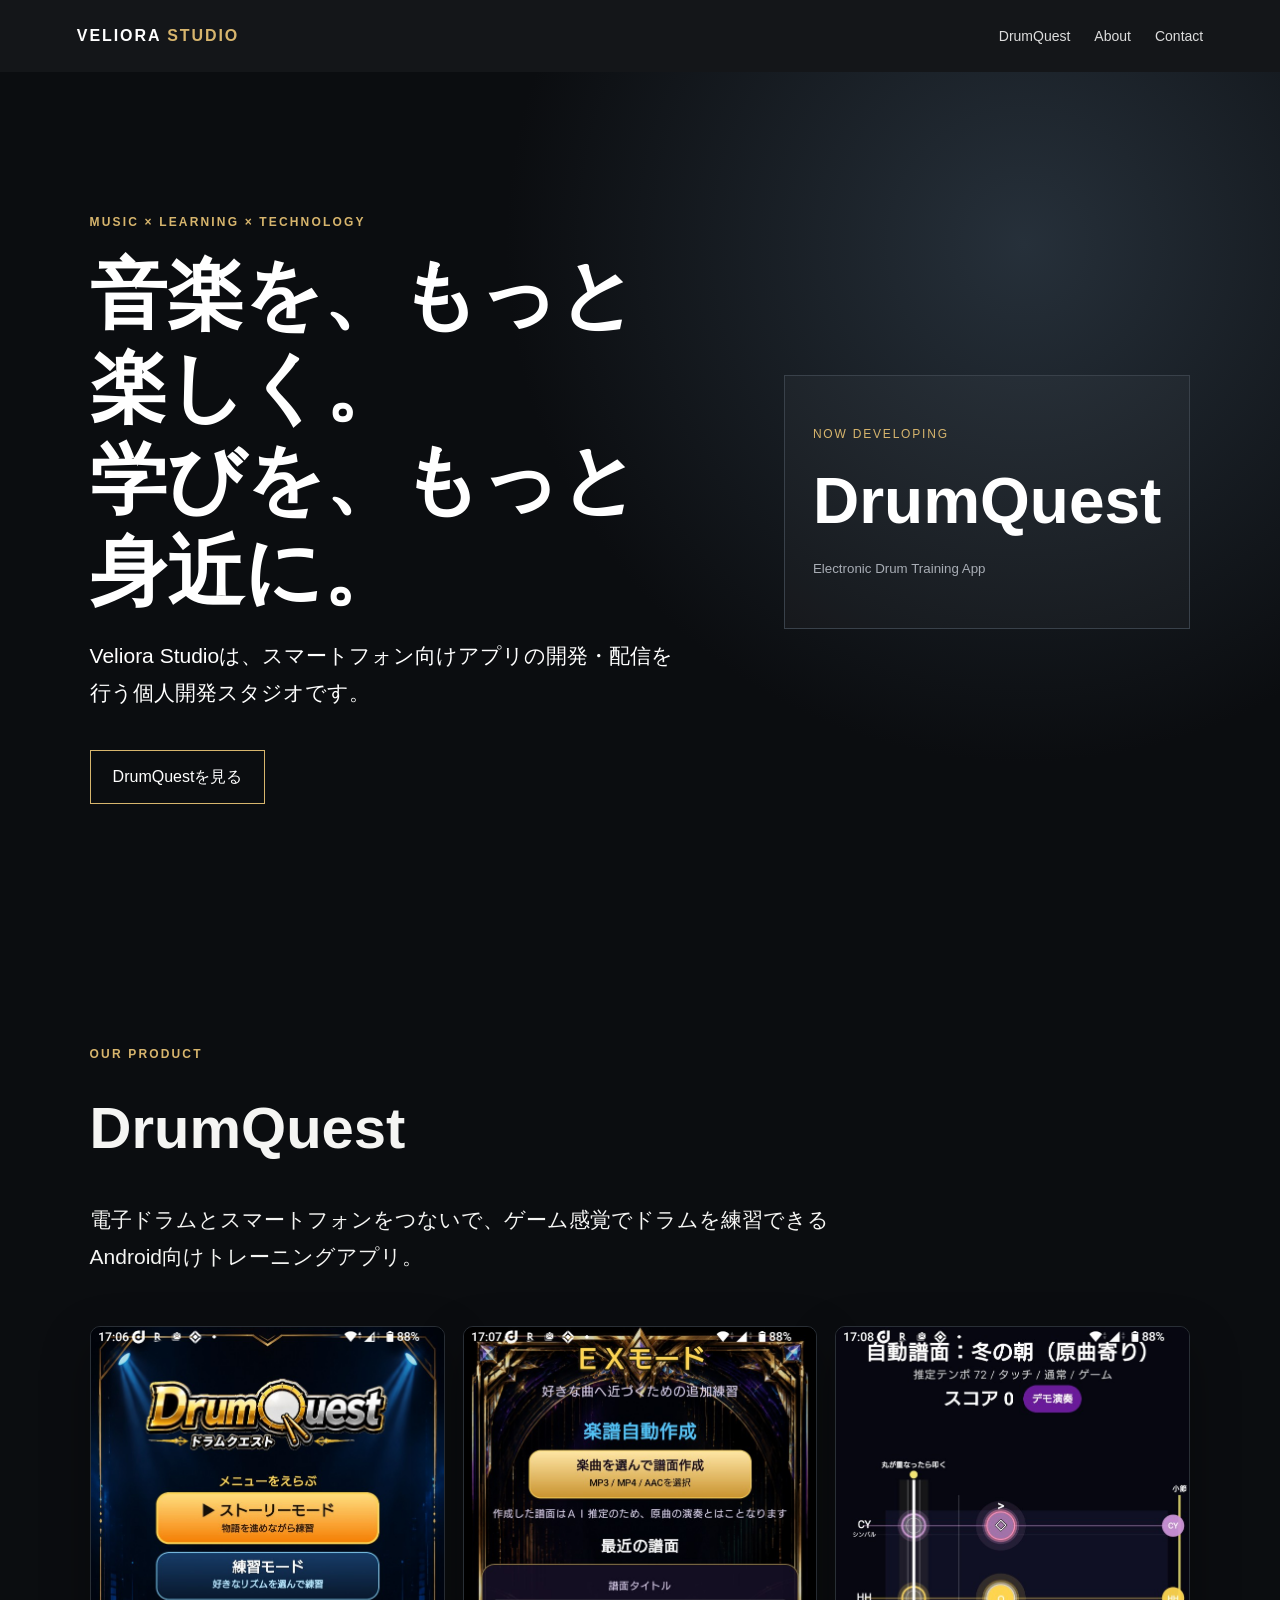
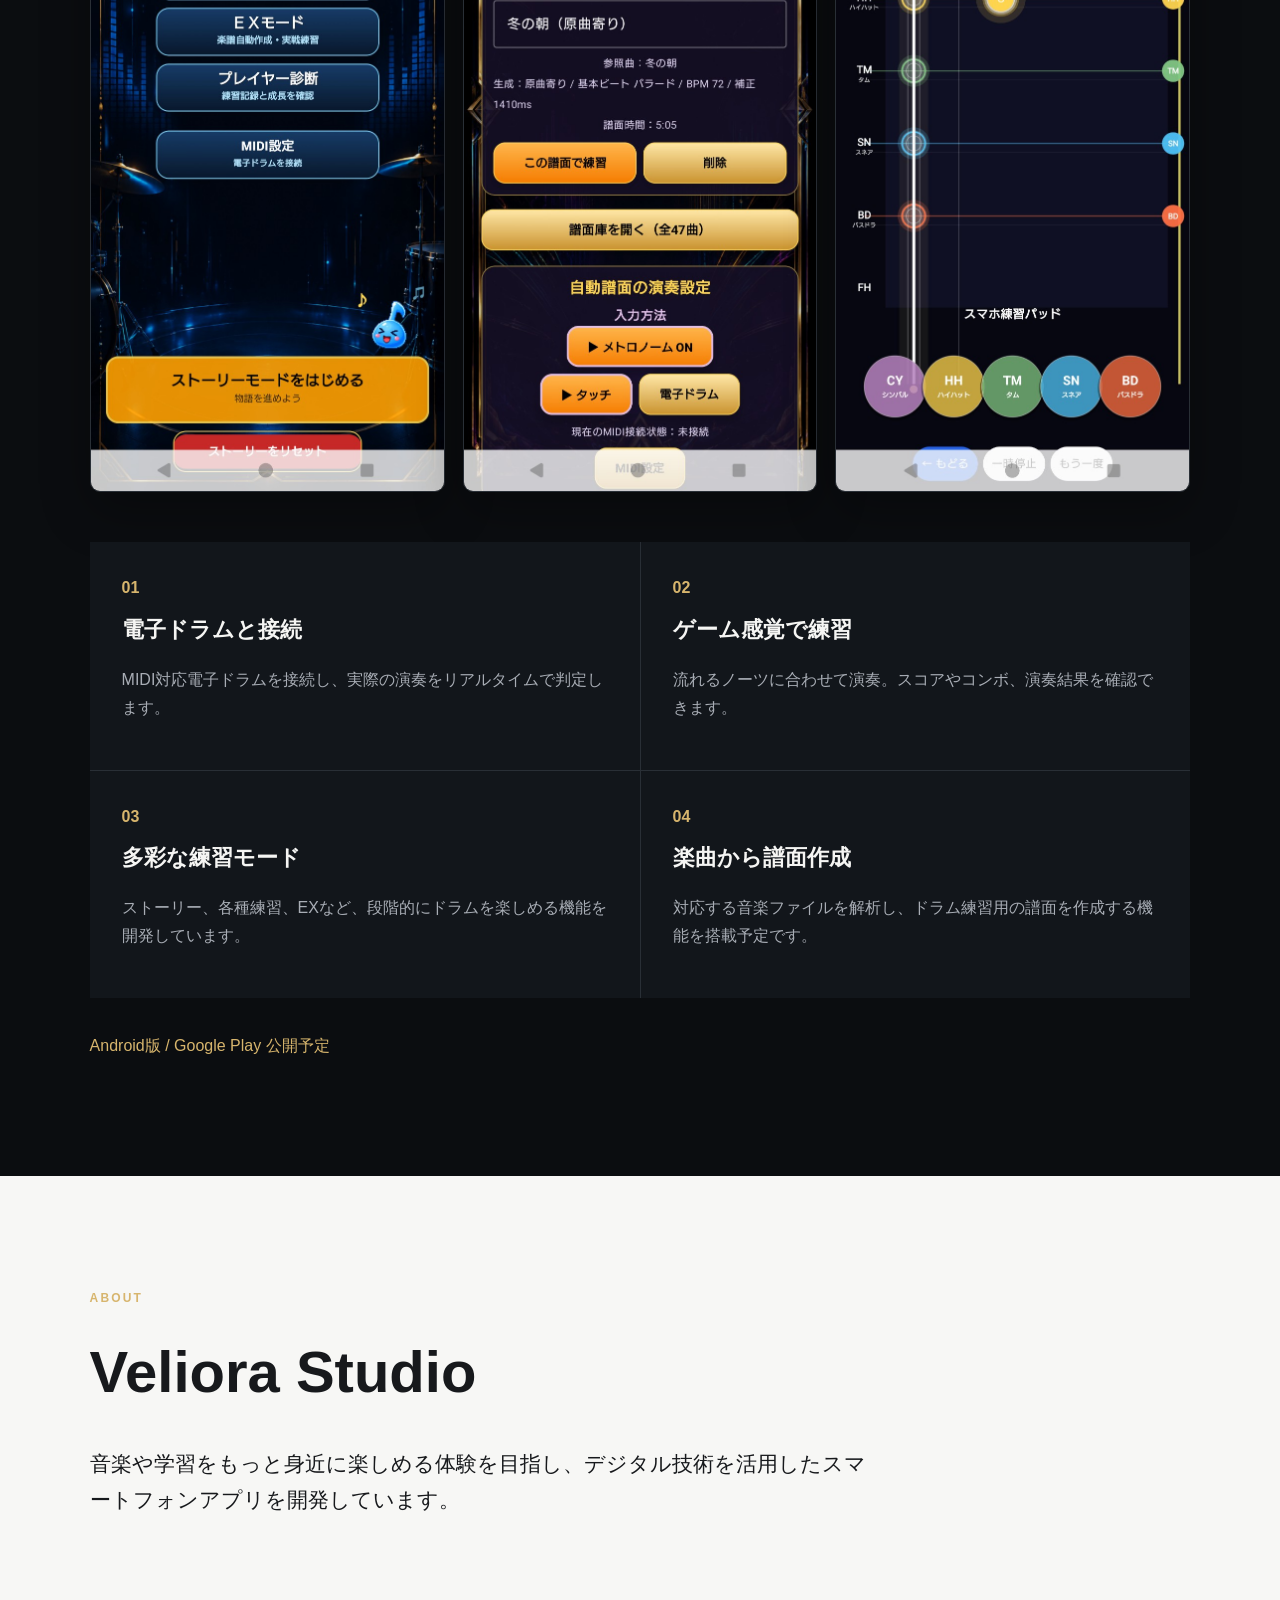
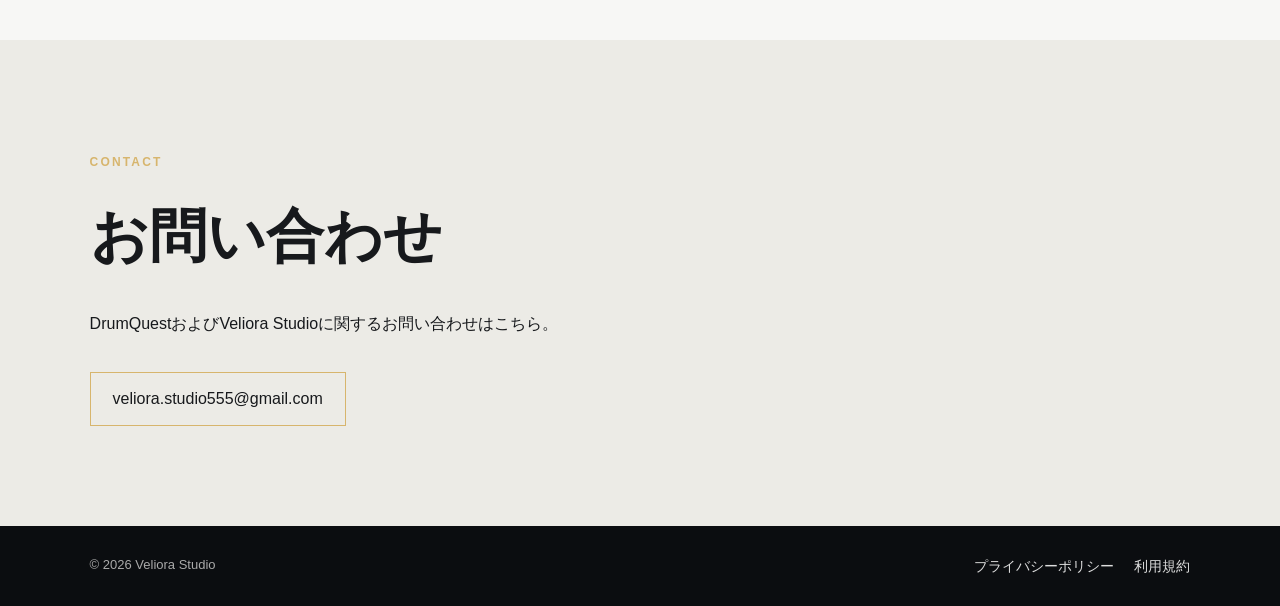
==== index.html @ ac67e7cc "Veliora Studio website" ====
<!doctype html>
<html lang="ja"><head><meta charset="utf-8"><meta name="viewport" content="width=device-width,initial-scale=1"><meta name="description" content="Veliora Studio公式サイト。Android向け電子ドラム練習アプリ DrumQuest を開発しています。"><title>Veliora Studio | DrumQuest</title><link rel="stylesheet" href="style.css"></head>
<body><header><a class="brand" href="#top">VELIORA <span>STUDIO</span></a><nav><a href="#drumquest">DrumQuest</a><a href="#about">About</a><a href="#contact">Contact</a></nav></header>
<main id="top"><section class="hero"><div><p class="eyebrow">MUSIC × LEARNING × TECHNOLOGY</p><h1>音楽を、もっと楽しく。<br>学びを、もっと身近に。</h1><p class="lead">Veliora Studioは、スマートフォン向けアプリの開発・配信を行う個人開発スタジオです。</p><a class="button" href="#drumquest">DrumQuestを見る</a></div><div class="hero-card"><span>NOW DEVELOPING</span><strong>DrumQuest</strong><small>Electronic Drum Training App</small></div></section>
<section id="drumquest" class="section dark"><p class="eyebrow">OUR PRODUCT</p><h2>DrumQuest</h2><p class="intro">電子ドラムとスマートフォンをつないで、ゲーム感覚でドラムを練習できるAndroid向けトレーニングアプリ。</p><div class="screens"><img src="assets/drumquest-home.png" alt="DrumQuest メイン画面"><img src="assets/drumquest-ex.png" alt="DrumQuest EXモード"><img src="assets/drumquest-play.png" alt="DrumQuest 演奏画面"></div><div class="features"><article><b>01</b><h3>電子ドラムと接続</h3><p>MIDI対応電子ドラムを接続し、実際の演奏をリアルタイムで判定します。</p></article><article><b>02</b><h3>ゲーム感覚で練習</h3><p>流れるノーツに合わせて演奏。スコアやコンボ、演奏結果を確認できます。</p></article><article><b>03</b><h3>多彩な練習モード</h3><p>ストーリー、各種練習、EXなど、段階的にドラムを楽しめる機能を開発しています。</p></article><article><b>04</b><h3>楽曲から譜面作成</h3><p>対応する音楽ファイルを解析し、ドラム練習用の譜面を作成する機能を搭載予定です。</p></article></div><p class="status">Android版 / Google Play 公開予定</p></section>
<section id="about" class="section"><p class="eyebrow">ABOUT</p><h2>Veliora Studio</h2><p class="intro">音楽や学習をもっと身近に楽しめる体験を目指し、デジタル技術を活用したスマートフォンアプリを開発しています。</p></section>
<section id="contact" class="section contact"><p class="eyebrow">CONTACT</p><h2>お問い合わせ</h2><p>DrumQuestおよびVeliora Studioに関するお問い合わせはこちら。</p><a class="button" href="mailto:veliora.studio555@gmail.com">veliora.studio555@gmail.com</a></section>
</main><footer><div>© 2026 Veliora Studio</div><div><a href="privacy.html">プライバシーポリシー</a><a href="terms.html">利用規約</a></div></footer></body></html>
---- style.css ----
:root{--bg:#0b0d10;--panel:#12161b;--text:#f5f5f3;--muted:#a8adb5;--gold:#d7b56d;--line:#292f36}*{box-sizing:border-box}html{scroll-behavior:smooth}body{margin:0;font-family:-apple-system,BlinkMacSystemFont,"Segoe UI","Noto Sans JP",sans-serif;background:#f7f7f5;color:#17191c;line-height:1.75}header{height:72px;display:flex;align-items:center;justify-content:space-between;padding:0 max(6vw,24px);background:rgba(11,13,16,.96);position:sticky;top:0;z-index:5}.brand{font-weight:800;letter-spacing:.12em;color:white;text-decoration:none}.brand span{color:var(--gold)}nav{display:flex;gap:24px}nav a,footer a{color:#ddd;text-decoration:none;font-size:14px}.hero{min-height:78vh;background:radial-gradient(circle at 80% 20%,#26303a 0,#0b0d10 42%);color:white;display:grid;grid-template-columns:1.25fr .75fr;align-items:center;gap:8vw;padding:10vw max(7vw,28px)}h1{font-size:clamp(40px,6vw,78px);line-height:1.2;margin:.2em 0}.lead,.intro{font-size:clamp(17px,2vw,21px);max-width:780px}.eyebrow{color:var(--gold);font-weight:800;letter-spacing:.18em;font-size:12px}.button{display:inline-block;margin-top:18px;padding:12px 22px;border:1px solid var(--gold);color:inherit;text-decoration:none}.hero-card{border:1px solid #39414a;padding:48px 28px;display:flex;flex-direction:column;background:rgba(255,255,255,.03)}.hero-card span{color:var(--gold);font-size:12px;letter-spacing:.15em}.hero-card strong{font-size:clamp(34px,5vw,64px)}.hero-card small{color:var(--muted)}.section{padding:100px max(7vw,28px)}.section h2{font-size:clamp(34px,5vw,58px);margin:.1em 0 .4em}.dark{background:var(--bg);color:var(--text)}.screens{display:grid;grid-template-columns:repeat(3,1fr);gap:18px;margin:50px 0}.screens img{width:100%;border:1px solid var(--line);border-radius:10px;box-shadow:0 18px 50px rgba(0,0,0,.3)}.features{display:grid;grid-template-columns:repeat(2,1fr);gap:1px;background:var(--line);margin-top:50px}.features article{background:var(--panel);padding:32px}.features b{color:var(--gold)}.features h3{font-size:22px;margin:.4em 0}.features p{color:var(--muted)}.status{margin-top:34px;color:var(--gold)}.contact{background:#ecebe6}.contact .button{color:#17191c}footer{background:var(--bg);color:#aaa;display:flex;justify-content:space-between;gap:20px;padding:28px max(7vw,28px);font-size:13px}footer div:last-child{display:flex;gap:20px}@media(max-width:760px){header{height:64px}nav{display:none}.hero{grid-template-columns:1fr;min-height:auto;padding-top:90px;padding-bottom:80px}.hero-card{padding:32px 22px}.screens{grid-template-columns:1fr;max-width:460px;margin-left:auto;margin-right:auto}.features{grid-template-columns:1fr}.section{padding-top:72px;padding-bottom:72px}footer{flex-direction:column}}
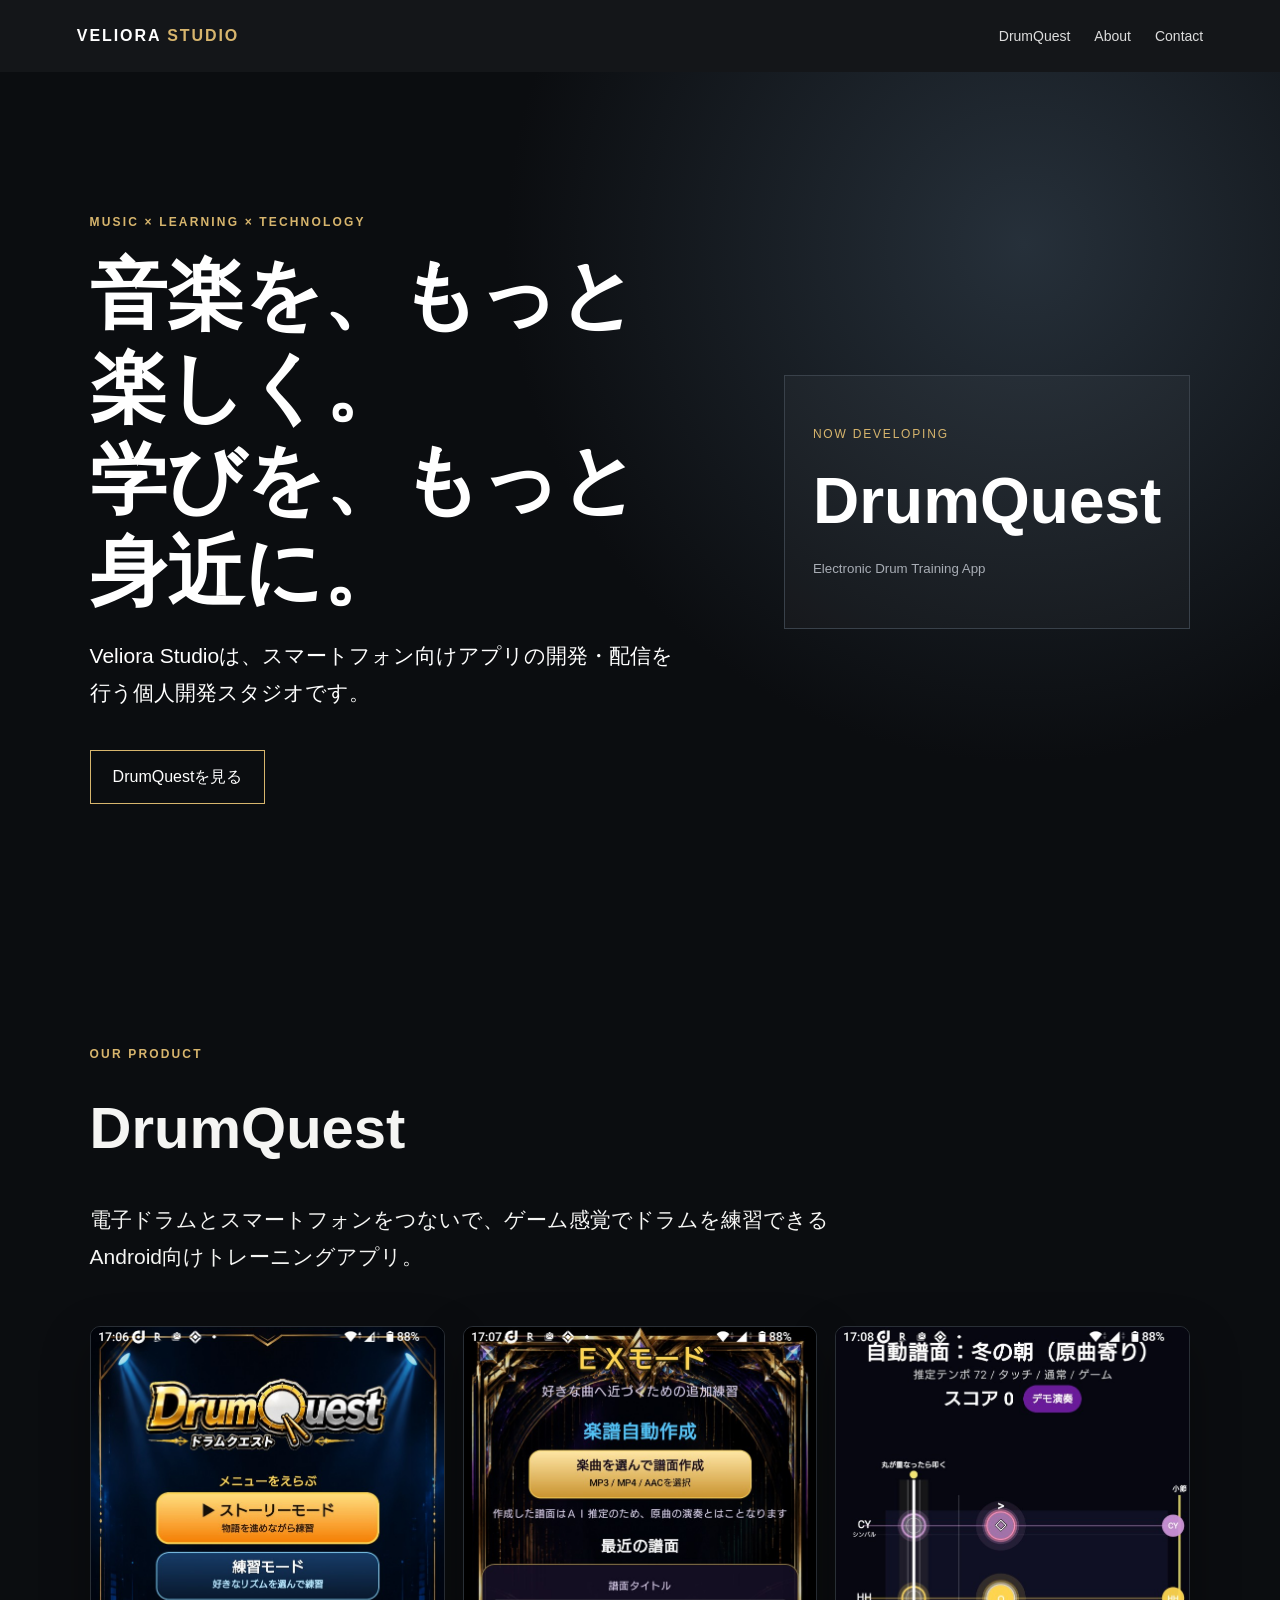
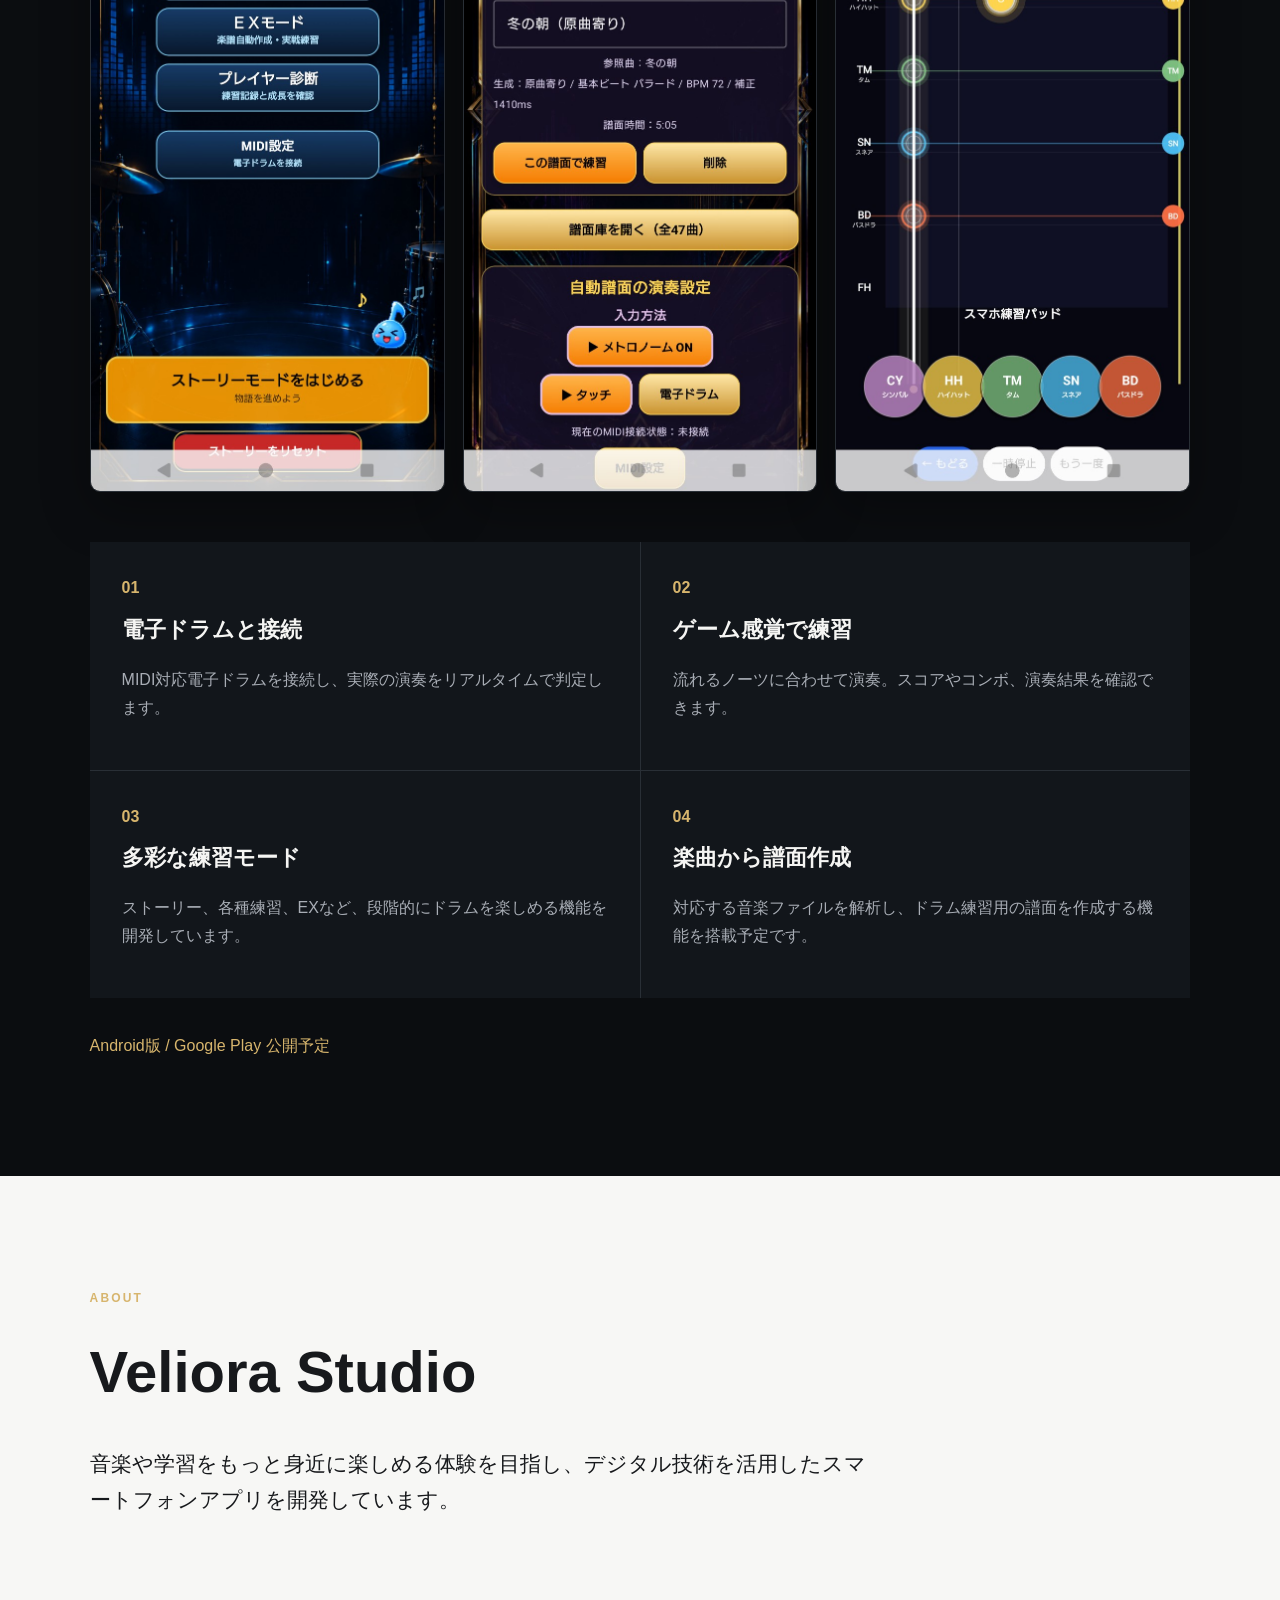
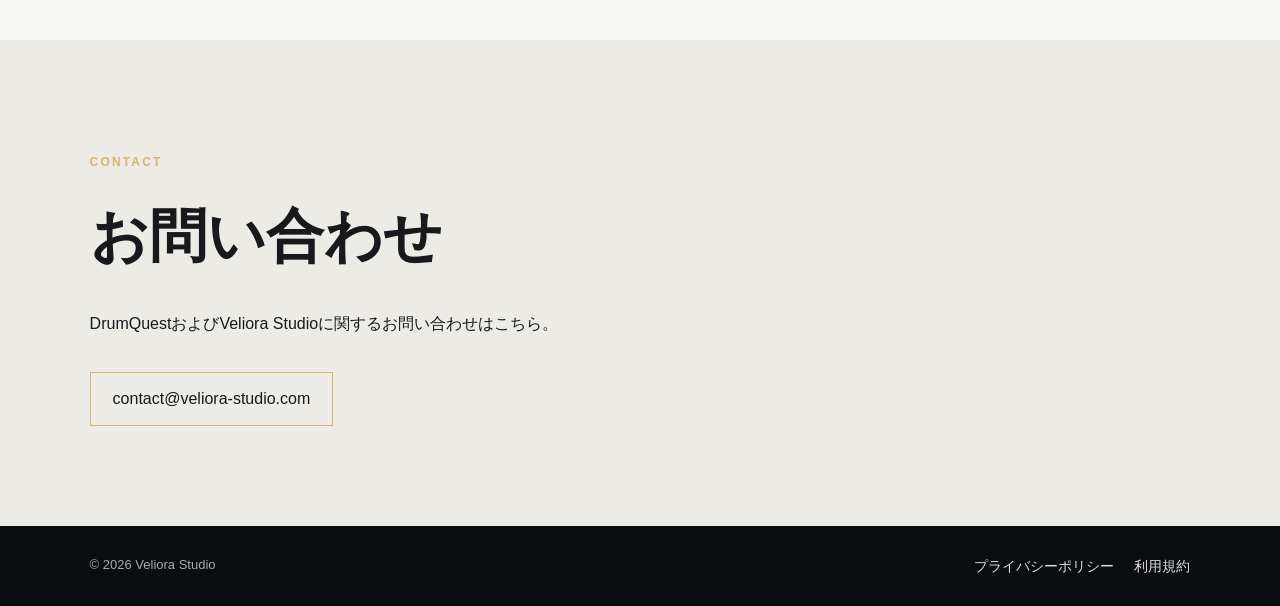
==== commit 3e73eb3b: "Update index.html" ====
--- a/index.html
+++ b/index.html
@@ -4,5 +4,5 @@
 <main id="top"><section class="hero"><div><p class="eyebrow">MUSIC × LEARNING × TECHNOLOGY</p><h1>音楽を、もっと楽しく。<br>学びを、もっと身近に。</h1><p class="lead">Veliora Studioは、スマートフォン向けアプリの開発・配信を行う個人開発スタジオです。</p><a class="button" href="#drumquest">DrumQuestを見る</a></div><div class="hero-card"><span>NOW DEVELOPING</span><strong>DrumQuest</strong><small>Electronic Drum Training App</small></div></section>
 <section id="drumquest" class="section dark"><p class="eyebrow">OUR PRODUCT</p><h2>DrumQuest</h2><p class="intro">電子ドラムとスマートフォンをつないで、ゲーム感覚でドラムを練習できるAndroid向けトレーニングアプリ。</p><div class="screens"><img src="assets/drumquest-home.png" alt="DrumQuest メイン画面"><img src="assets/drumquest-ex.png" alt="DrumQuest EXモード"><img src="assets/drumquest-play.png" alt="DrumQuest 演奏画面"></div><div class="features"><article><b>01</b><h3>電子ドラムと接続</h3><p>MIDI対応電子ドラムを接続し、実際の演奏をリアルタイムで判定します。</p></article><article><b>02</b><h3>ゲーム感覚で練習</h3><p>流れるノーツに合わせて演奏。スコアやコンボ、演奏結果を確認できます。</p></article><article><b>03</b><h3>多彩な練習モード</h3><p>ストーリー、各種練習、EXなど、段階的にドラムを楽しめる機能を開発しています。</p></article><article><b>04</b><h3>楽曲から譜面作成</h3><p>対応する音楽ファイルを解析し、ドラム練習用の譜面を作成する機能を搭載予定です。</p></article></div><p class="status">Android版 / Google Play 公開予定</p></section>
 <section id="about" class="section"><p class="eyebrow">ABOUT</p><h2>Veliora Studio</h2><p class="intro">音楽や学習をもっと身近に楽しめる体験を目指し、デジタル技術を活用したスマートフォンアプリを開発しています。</p></section>
-<section id="contact" class="section contact"><p class="eyebrow">CONTACT</p><h2>お問い合わせ</h2><p>DrumQuestおよびVeliora Studioに関するお問い合わせはこちら。</p><a class="button" href="mailto:veliora.studio555@gmail.com">veliora.studio555@gmail.com</a></section>
+<section id="contact" class="section contact"><p class="eyebrow">CONTACT</p><h2>お問い合わせ</h2><p>DrumQuestおよびVeliora Studioに関するお問い合わせはこちら。</p><a class="button" href="mailto:contact@veliora-studio.com">contact@veliora-studio.com</a></section>
 </main><footer><div>© 2026 Veliora Studio</div><div><a href="privacy.html">プライバシーポリシー</a><a href="terms.html">利用規約</a></div></footer></body></html>
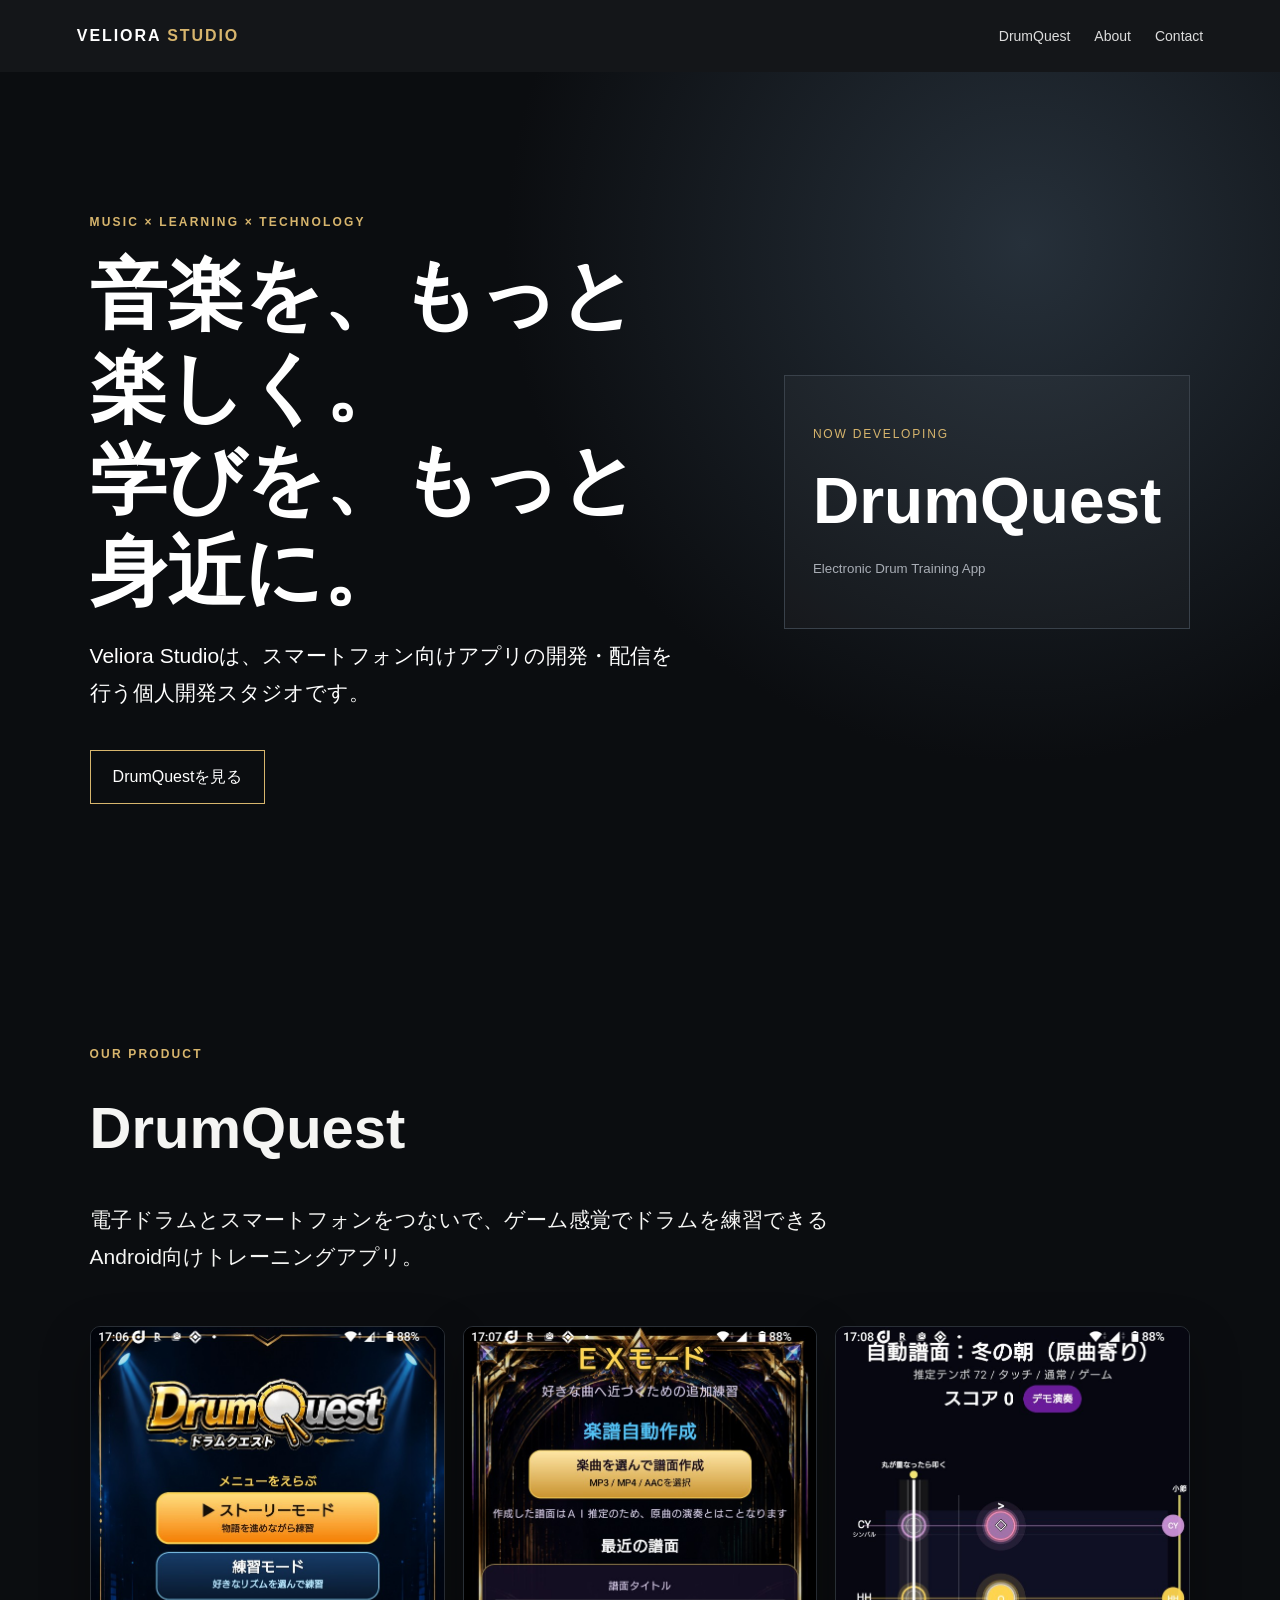
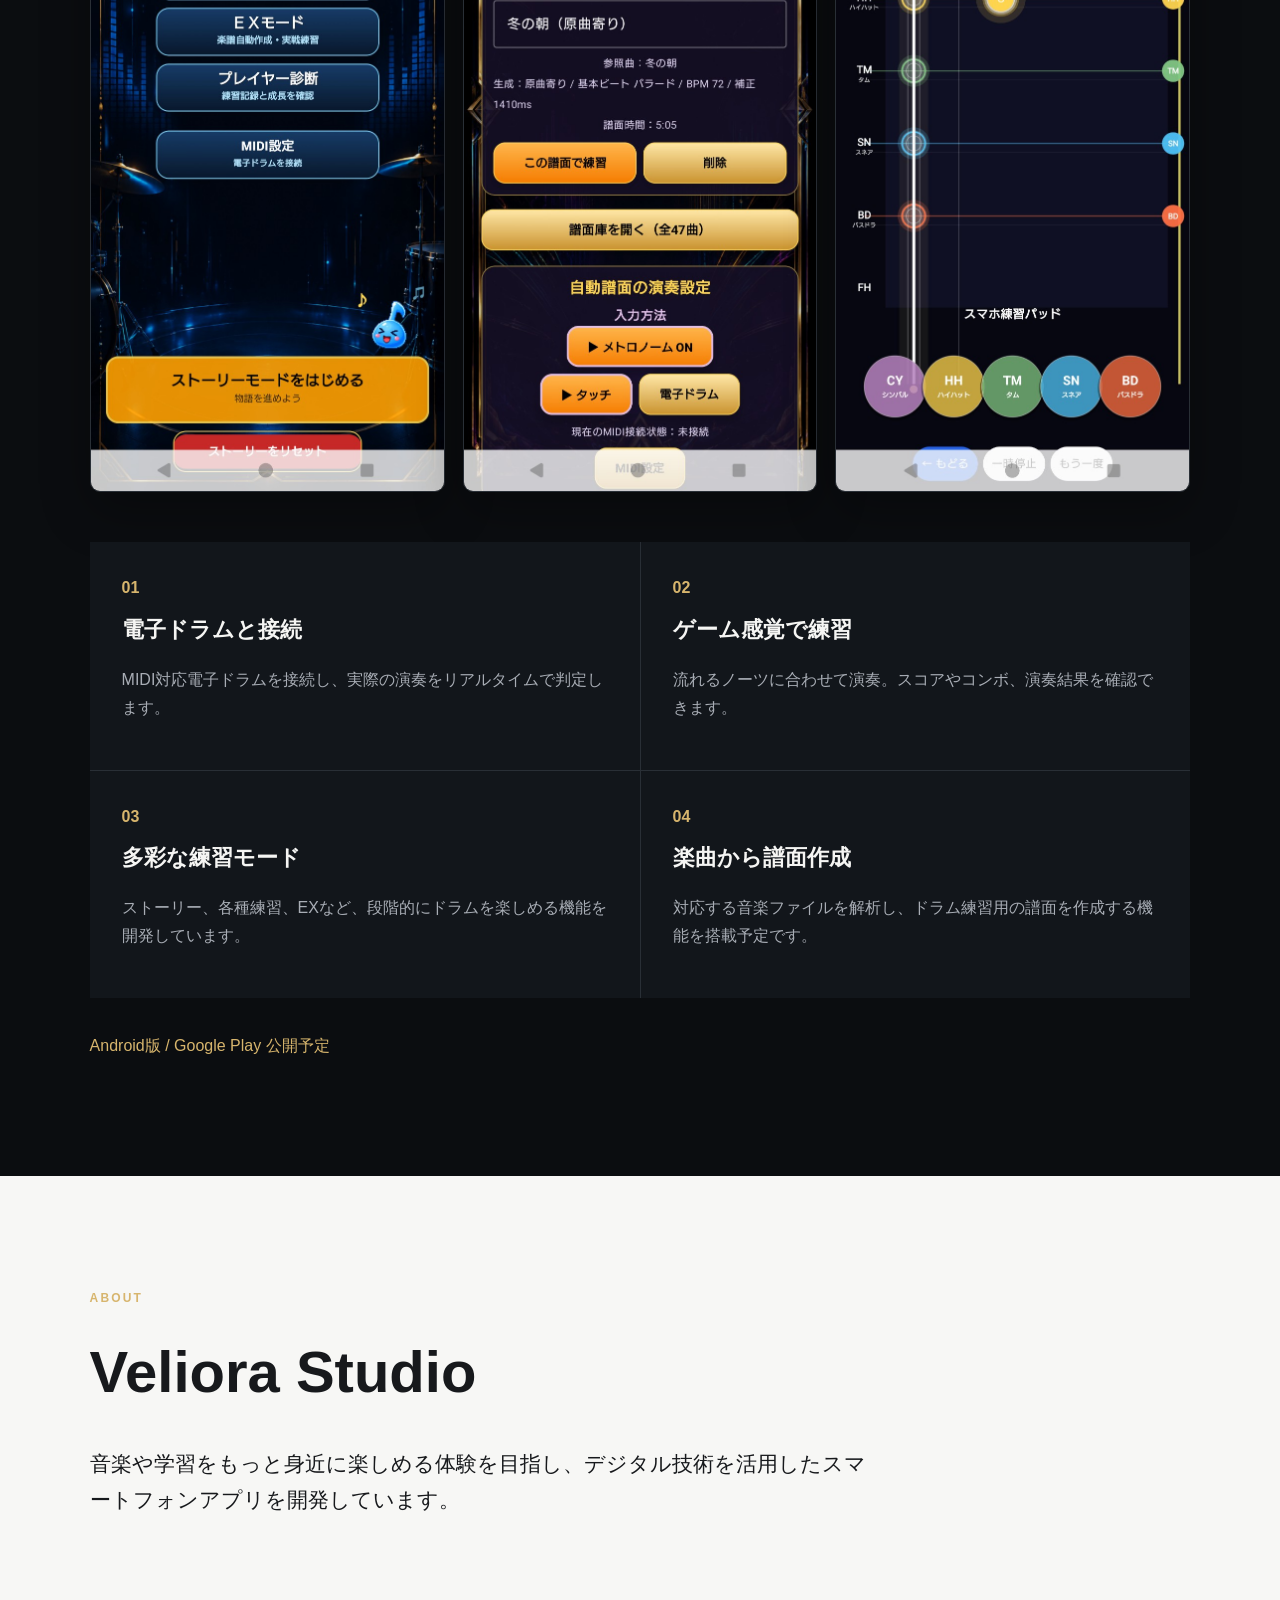
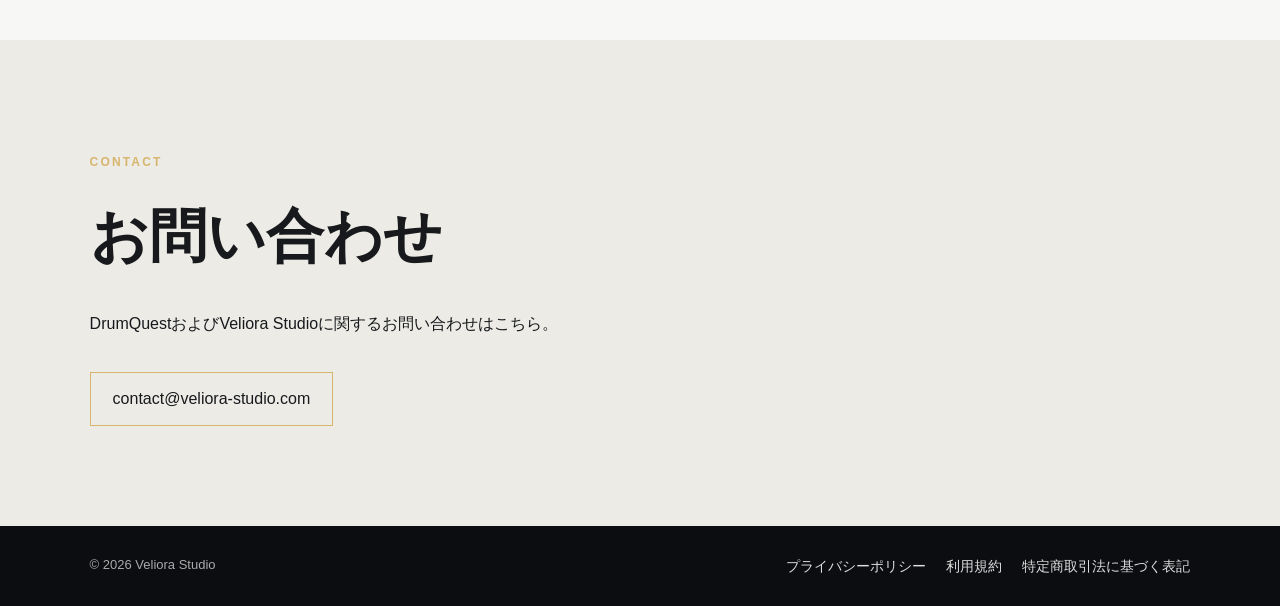
==== commit 96489a89: "Publish DrumQuest legal pages Co-Authored-By: Claude Opus 5.5 <noreply@anthropic.com>" ====
--- a/index.html
+++ b/index.html
@@ -5,4 +5,4 @@
 <section id="drumquest" class="section dark"><p class="eyebrow">OUR PRODUCT</p><h2>DrumQuest</h2><p class="intro">電子ドラムとスマートフォンをつないで、ゲーム感覚でドラムを練習できるAndroid向けトレーニングアプリ。</p><div class="screens"><img src="assets/drumquest-home.png" alt="DrumQuest メイン画面"><img src="assets/drumquest-ex.png" alt="DrumQuest EXモード"><img src="assets/drumquest-play.png" alt="DrumQuest 演奏画面"></div><div class="features"><article><b>01</b><h3>電子ドラムと接続</h3><p>MIDI対応電子ドラムを接続し、実際の演奏をリアルタイムで判定します。</p></article><article><b>02</b><h3>ゲーム感覚で練習</h3><p>流れるノーツに合わせて演奏。スコアやコンボ、演奏結果を確認できます。</p></article><article><b>03</b><h3>多彩な練習モード</h3><p>ストーリー、各種練習、EXなど、段階的にドラムを楽しめる機能を開発しています。</p></article><article><b>04</b><h3>楽曲から譜面作成</h3><p>対応する音楽ファイルを解析し、ドラム練習用の譜面を作成する機能を搭載予定です。</p></article></div><p class="status">Android版 / Google Play 公開予定</p></section>
 <section id="about" class="section"><p class="eyebrow">ABOUT</p><h2>Veliora Studio</h2><p class="intro">音楽や学習をもっと身近に楽しめる体験を目指し、デジタル技術を活用したスマートフォンアプリを開発しています。</p></section>
 <section id="contact" class="section contact"><p class="eyebrow">CONTACT</p><h2>お問い合わせ</h2><p>DrumQuestおよびVeliora Studioに関するお問い合わせはこちら。</p><a class="button" href="mailto:contact@veliora-studio.com">contact@veliora-studio.com</a></section>
-</main><footer><div>© 2026 Veliora Studio</div><div><a href="privacy.html">プライバシーポリシー</a><a href="terms.html">利用規約</a></div></footer></body></html>
+</main><footer><div>© 2026 Veliora Studio</div><div><a href="privacy.html">プライバシーポリシー</a><a href="terms.html">利用規約</a><a href="tokusho.html">特定商取引法に基づく表記</a></div></footer></body></html>
--- a/style.css
+++ b/style.css
@@ -1 +1,2 @@
-:root{--bg:#0b0d10;--panel:#12161b;--text:#f5f5f3;--muted:#a8adb5;--gold:#d7b56d;--line:#292f36}*{box-sizing:border-box}html{scroll-behavior:smooth}body{margin:0;font-family:-apple-system,BlinkMacSystemFont,"Segoe UI","Noto Sans JP",sans-serif;background:#f7f7f5;color:#17191c;line-height:1.75}header{height:72px;display:flex;align-items:center;justify-content:space-between;padding:0 max(6vw,24px);background:rgba(11,13,16,.96);position:sticky;top:0;z-index:5}.brand{font-weight:800;letter-spacing:.12em;color:white;text-decoration:none}.brand span{color:var(--gold)}nav{display:flex;gap:24px}nav a,footer a{color:#ddd;text-decoration:none;font-size:14px}.hero{min-height:78vh;background:radial-gradient(circle at 80% 20%,#26303a 0,#0b0d10 42%);color:white;display:grid;grid-template-columns:1.25fr .75fr;align-items:center;gap:8vw;padding:10vw max(7vw,28px)}h1{font-size:clamp(40px,6vw,78px);line-height:1.2;margin:.2em 0}.lead,.intro{font-size:clamp(17px,2vw,21px);max-width:780px}.eyebrow{color:var(--gold);font-weight:800;letter-spacing:.18em;font-size:12px}.button{display:inline-block;margin-top:18px;padding:12px 22px;border:1px solid var(--gold);color:inherit;text-decoration:none}.hero-card{border:1px solid #39414a;padding:48px 28px;display:flex;flex-direction:column;background:rgba(255,255,255,.03)}.hero-card span{color:var(--gold);font-size:12px;letter-spacing:.15em}.hero-card strong{font-size:clamp(34px,5vw,64px)}.hero-card small{color:var(--muted)}.section{padding:100px max(7vw,28px)}.section h2{font-size:clamp(34px,5vw,58px);margin:.1em 0 .4em}.dark{background:var(--bg);color:var(--text)}.screens{display:grid;grid-template-columns:repeat(3,1fr);gap:18px;margin:50px 0}.screens img{width:100%;border:1px solid var(--line);border-radius:10px;box-shadow:0 18px 50px rgba(0,0,0,.3)}.features{display:grid;grid-template-columns:repeat(2,1fr);gap:1px;background:var(--line);margin-top:50px}.features article{background:var(--panel);padding:32px}.features b{color:var(--gold)}.features h3{font-size:22px;margin:.4em 0}.features p{color:var(--muted)}.status{margin-top:34px;color:var(--gold)}.contact{background:#ecebe6}.contact .button{color:#17191c}footer{background:var(--bg);color:#aaa;display:flex;justify-content:space-between;gap:20px;padding:28px max(7vw,28px);font-size:13px}footer div:last-child{display:flex;gap:20px}@media(max-width:760px){header{height:64px}nav{display:none}.hero{grid-template-columns:1fr;min-height:auto;padding-top:90px;padding-bottom:80px}.hero-card{padding:32px 22px}.screens{grid-template-columns:1fr;max-width:460px;margin-left:auto;margin-right:auto}.features{grid-template-columns:1fr}.section{padding-top:72px;padding-bottom:72px}footer{flex-direction:column}}
+:root{--bg:#0b0d10;--panel:#12161b;--text:#f5f5f3;--muted:#a8adb5;--gold:#d7b56d;--line:#292f36}*{box-sizing:border-box}html{scroll-behavior:smooth}body{margin:0;font-family:-apple-system,BlinkMacSystemFont,"Segoe UI","Noto Sans JP",sans-serif;background:#f7f7f5;color:#17191c;line-height:1.75}header{height:72px;display:flex;align-items:center;justify-content:space-between;padding:0 max(6vw,24px);background:rgba(11,13,16,.96);position:sticky;top:0;z-index:5}.brand{font-weight:800;letter-spacing:.12em;color:white;text-decoration:none}.brand span{color:var(--gold)}nav{display:flex;gap:24px}nav a,footer a{color:#ddd;text-decoration:none;font-size:14px}.hero{min-height:78vh;background:radial-gradient(circle at 80% 20%,#26303a 0,#0b0d10 42%);color:white;display:grid;grid-template-columns:1.25fr .75fr;align-items:center;gap:8vw;padding:10vw max(7vw,28px)}h1{font-size:clamp(40px,6vw,78px);line-height:1.2;margin:.2em 0}.lead,.intro{font-size:clamp(17px,2vw,21px);max-width:780px}.eyebrow{color:var(--gold);font-weight:800;letter-spacing:.18em;font-size:12px}.button{display:inline-block;margin-top:18px;padding:12px 22px;border:1px solid var(--gold);color:inherit;text-decoration:none}.hero-card{border:1px solid #39414a;padding:48px 28px;display:flex;flex-direction:column;background:rgba(255,255,255,.03)}.hero-card span{color:var(--gold);font-size:12px;letter-spacing:.15em}.hero-card strong{font-size:clamp(34px,5vw,64px)}.hero-card small{color:var(--muted)}.section{padding:100px max(7vw,28px)}.section h2{font-size:clamp(34px,5vw,58px);margin:.1em 0 .4em}.dark{background:var(--bg);color:var(--text)}.screens{display:grid;grid-template-columns:repeat(3,1fr);gap:18px;margin:50px 0}.screens img{width:100%;border:1px solid var(--line);border-radius:10px;box-shadow:0 18px 50px rgba(0,0,0,.3)}.features{display:grid;grid-template-columns:repeat(2,1fr);gap:1px;background:var(--line);margin-top:50px}.features article{background:var(--panel);padding:32px}.features b{color:var(--gold)}.features h3{font-size:22px;margin:.4em 0}.features p{color:var(--muted)}.status{margin-top:34px;color:var(--gold)}.contact{background:#ecebe6}.contact .button{color:#17191c}footer{background:var(--bg);color:#aaa;display:flex;justify-content:space-between;gap:20px;padding:28px max(7vw,28px);font-size:13px}footer div:last-child{display:flex;flex-wrap:wrap;gap:6px 20px}@media(max-width:760px){header{height:64px}nav{display:none}.hero{grid-template-columns:1fr;min-height:auto;padding-top:90px;padding-bottom:80px}.hero-card{padding:32px 22px}.screens{grid-template-columns:1fr;max-width:460px;margin-left:auto;margin-right:auto}.features{grid-template-columns:1fr}.section{padding-top:72px;padding-bottom:72px}footer{flex-direction:column}}
+.legal{max-width:880px;margin:0 auto;box-sizing:content-box;overflow-wrap:anywhere}.legal h1{font-size:clamp(28px,4.5vw,44px);line-height:1.35;margin:.2em 0 .6em}.legal h2{font-size:clamp(18px,2.2vw,22px);line-height:1.5;margin:2.2em 0 .5em}.legal p{margin:.6em 0}.legal-note{border-left:3px solid var(--gold);background:#ecebe6;padding:14px 18px}.legal-list dt{font-weight:700;margin-top:1.8em}.legal-list dd{margin:.2em 0 0}.legal-back{margin-top:3em}
